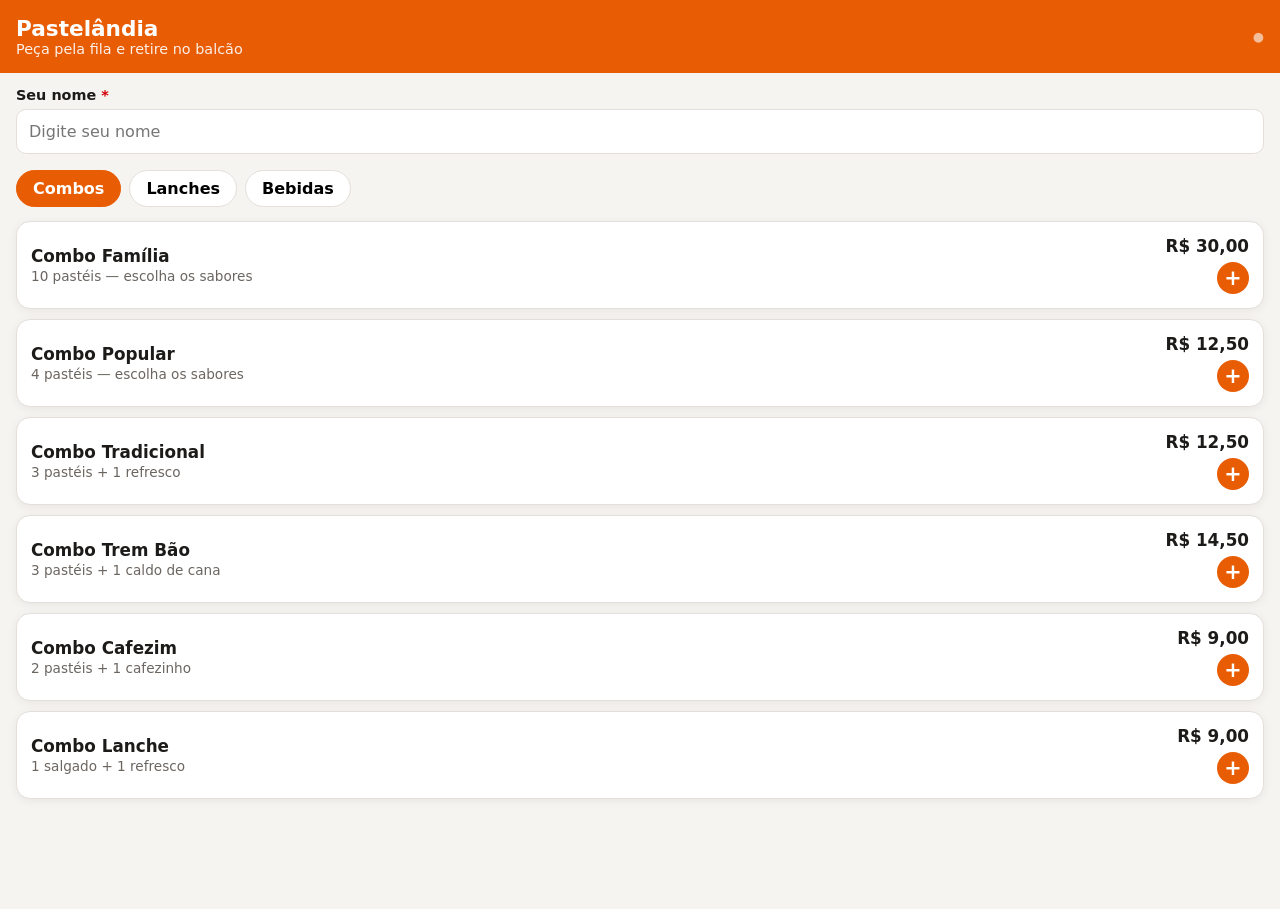
==== index.html @ d2a574a6 "Sistema de autoatendimento de fila e pedidos (v1) App do cliente (index.html), painel do caixa (caix" ====
<!DOCTYPE html>
<html lang="pt-BR">
<head>
  <meta charset="UTF-8" />
  <meta name="viewport" content="width=device-width, initial-scale=1, viewport-fit=cover" />
  <meta name="theme-color" content="#e85d04" />
  <meta name="description" content="Faça seu pedido pela fila e retire no balcão." />
  <title>Pedido na Fila</title>
  <link rel="manifest" href="manifest.json" />
  <link rel="icon" href="icon.svg" type="image/svg+xml" />
  <link rel="stylesheet" href="style.css" />
</head>
<body class="cliente">
  <!-- ===================== TELA DE PEDIDO ===================== -->
  <div id="tela-pedido">
    <header class="topo">
      <div class="marca">
        <h1 data-nome-loja>Loja</h1>
        <p id="slogan"></p>
      </div>
      <span id="status-cardapio" class="status" title="Cardápio em tempo real">●</span>
    </header>

    <!-- Identificação -->
    <section class="identificacao">
      <label for="nome-cliente">Seu nome <span class="obrig">*</span></label>
      <input id="nome-cliente" type="text" maxlength="40" autocomplete="given-name" placeholder="Digite seu nome" />
    </section>

    <!-- Abas de categorias (fixas no topo ao rolar) -->
    <nav id="abas" class="abas" aria-label="Categorias"></nav>

    <!-- Lista de produtos da categoria -->
    <main id="lista-itens" class="lista-itens"></main>

    <!-- Barra do carrinho -->
    <button id="barra-carrinho" class="barra-carrinho" hidden>
      <span id="carrinho-qtd">0 itens</span>
      <strong>Ver pedido</strong>
      <span id="carrinho-total">R$ 0,00</span>
    </button>
  </div>

  <!-- ===================== MONTADOR DE ITEM / COMBO ===================== -->
  <div id="modal-item" class="modal" hidden>
    <div class="folha">
      <header class="folha-topo">
        <div>
          <h2 id="mi-nome"></h2>
          <p id="mi-desc" class="sub"></p>
        </div>
        <button class="fechar" data-fechar aria-label="Fechar">✕</button>
      </header>
      <div id="mi-corpo" class="folha-corpo"></div>
      <footer class="folha-rodape">
        <button id="mi-adicionar" class="btn primario grande" disabled>Adicionar</button>
      </footer>
    </div>
  </div>

  <!-- ===================== CARRINHO / FINALIZAÇÃO ===================== -->
  <div id="modal-carrinho" class="modal" hidden>
    <div class="folha">
      <header class="folha-topo">
        <h2>Seu pedido</h2>
        <button class="fechar" data-fechar aria-label="Fechar">✕</button>
      </header>
      <div class="folha-corpo">
        <ul id="carrinho-lista" class="carrinho-lista"></ul>

        <h3>Como vai pagar no balcão?</h3>
        <div class="pagamentos" role="radiogroup">
          <label><input type="radio" name="pagamento" value="pix" /> <span>Pix</span></label>
          <label><input type="radio" name="pagamento" value="cartao" /> <span>Cartão</span></label>
          <label><input type="radio" name="pagamento" value="dinheiro" /> <span>Dinheiro</span></label>
        </div>
        <div id="campo-troco" hidden>
          <label for="troco">Troco para quanto? (opcional)</label>
          <input id="troco" type="number" inputmode="decimal" min="0" step="0.01" placeholder="Ex: 50" />
        </div>
        <p id="erro-envio" class="erro" hidden></p>
      </div>
      <footer class="folha-rodape">
        <div class="total-linha">Total <strong id="cf-total">R$ 0,00</strong></div>
        <button id="btn-enviar" class="btn primario grande">Enviar Pedido</button>
      </footer>
    </div>
  </div>

  <!-- ===================== COMANDA DIGITAL ===================== -->
  <div id="tela-comanda" hidden>
    <div class="comanda">
      <p class="comanda-loja" data-nome-loja></p>
      <p class="comanda-rotulo">PEDIDO</p>
      <p id="cd-numero" class="comanda-numero"></p>
      <p id="cd-nome" class="comanda-nome"></p>
      <p id="cd-status" class="comanda-status"></p>
      <dl class="comanda-info">
        <dt>Pagamento</dt><dd id="cd-pagamento"></dd>
        <dt>Horário</dt><dd id="cd-hora"></dd>
      </dl>
      <ul id="cd-itens" class="itens-pedido"></ul>
      <p class="comanda-total">Total: <strong id="cd-total"></strong></p>
      <p class="dica">Mostre esta tela no balcão para pagar e retirar.</p>
      <button id="btn-reenviar" class="btn secundario" hidden>Tentar reenviar</button>
      <button id="btn-novo" class="btn primario">Fazer novo pedido</button>
    </div>
  </div>

  <div id="aviso" class="aviso" hidden></div>

  <script src="config.js"></script>
  <script src="cardapio-seed.js"></script>
  <script src="comum.js"></script>
  <script src="cliente.js"></script>
</body>
</html>
---- style.css ----
/* ============================================================
   style.css — Estilos compartilhados (cliente mobile-first + caixa tablet)
   As cores da marca vêm do config.js (variáveis --cor e --cor-promo).
   ============================================================ */

:root {
  --cor: #e85d04;
  --cor-promo: #d00000;
  --fundo: #f6f4f1;
  --card: #ffffff;
  --texto: #1d1b19;
  --sub: #6b6560;
  --borda: #e4dfd9;
  --ok: #2b9348;
  --raio: 14px;
  --sombra: 0 2px 10px rgba(0, 0, 0, 0.06);
  font-family: system-ui, -apple-system, 'Segoe UI', Roboto, sans-serif;
  color: var(--texto);
  background: var(--fundo);
  -webkit-tap-highlight-color: transparent;
}

* { box-sizing: border-box; }
body { margin: 0; min-height: 100vh; }
body.travado { overflow: hidden; }
h1, h2, h3, h4, p { margin: 0; }
button { font: inherit; cursor: pointer; }
input, select { font: inherit; }
[hidden] { display: none !important; }

/* ---------- Botões ---------- */
.btn {
  border: 0;
  border-radius: 10px;
  padding: 10px 16px;
  font-weight: 600;
  background: #ece7e1;
  color: var(--texto);
  display: inline-flex;
  align-items: center;
  justify-content: center;
  gap: 6px;
}
.btn.primario { background: var(--cor); color: #fff; }
.btn.secundario { background: #fff; border: 1px solid var(--borda); }
.btn.perigo { background: #fff; color: #b00020; border: 1px solid #f0c2c8; }
.btn.grande { width: 100%; padding: 16px; font-size: 1.1rem; }
.btn.mini { padding: 6px 10px; font-size: 0.85rem; }
.btn:disabled { opacity: 0.45; cursor: not-allowed; }

input[type='text'], input[type='number'], input[type='password'], input:not([type]), select {
  width: 100%;
  padding: 12px;
  border: 1px solid var(--borda);
  border-radius: 10px;
  background: #fff;
  font-size: 1rem;
}
input:focus, select:focus { outline: 2px solid var(--cor); outline-offset: 0; }
input.invalido { border-color: #b00020; background: #fff5f6; }

/* ---------- Topo ---------- */
.topo {
  background: var(--cor);
  color: #fff;
  padding: 16px;
  padding-top: max(16px, env(safe-area-inset-top));
  display: flex;
  align-items: center;
  gap: 12px;
}
.topo h1 { font-size: 1.35rem; }
.topo p { opacity: 0.9; font-size: 0.9rem; }
.marca { flex: 1; }
.status { font-size: 0.8rem; opacity: 0.6; white-space: nowrap; }
.status.online { opacity: 1; color: #b9ffb0; }

/* ---------- Cliente: identificação ---------- */
.identificacao { padding: 14px 16px 6px; }
.identificacao label { font-weight: 600; font-size: 0.9rem; display: block; margin-bottom: 6px; }
.obrig { color: var(--cor-promo); }

/* ---------- Abas ---------- */
.abas {
  position: sticky;
  top: 0;
  z-index: 5;
  display: flex;
  gap: 8px;
  overflow-x: auto;
  padding: 10px 16px;
  background: var(--fundo);
  scrollbar-width: none;
}
.abas::-webkit-scrollbar { display: none; }
.aba {
  border: 1px solid var(--borda);
  background: #fff;
  border-radius: 999px;
  padding: 8px 16px;
  white-space: nowrap;
  font-weight: 600;
}
.aba.ativa { background: var(--cor); border-color: var(--cor); color: #fff; }

/* ---------- Lista de itens ---------- */
.lista-itens { padding: 4px 16px 110px; display: grid; gap: 10px; }
.card-item {
  display: flex;
  align-items: center;
  gap: 12px;
  text-align: left;
  width: 100%;
  background: var(--card);
  border: 1px solid var(--borda);
  border-radius: var(--raio);
  padding: 14px;
  box-shadow: var(--sombra);
  color: inherit;
}
.card-item.promo { border: 2px solid var(--cor-promo); background: #fff8f6; }
.card-item.indisponivel { opacity: 0.55; filter: grayscale(0.8); }
.card-info { flex: 1; min-width: 0; }
.card-info h3 { font-size: 1.05rem; }
.sub { color: var(--sub); font-size: 0.85rem; margin-top: 2px; }
.card-preco { display: flex; flex-direction: column; align-items: flex-end; gap: 6px; }
.card-preco strong { font-size: 1.05rem; }
.mais {
  width: 32px; height: 32px; border-radius: 50%;
  background: var(--cor); color: #fff; display: grid; place-items: center; font-size: 1.3rem; font-weight: 700;
}
.tag-off { font-size: 0.75rem; font-weight: 700; color: #b00020; text-transform: uppercase; }
.selo {
  display: inline-block; background: var(--cor-promo); color: #fff; font-size: 0.68rem; font-weight: 800;
  padding: 2px 8px; border-radius: 999px; letter-spacing: 0.04em; margin-bottom: 4px;
}
.selo.neutro { background: #555; }
.vazio { color: var(--sub); text-align: center; padding: 24px; }

/* ---------- Barra do carrinho ---------- */
.barra-carrinho {
  position: fixed;
  left: 12px; right: 12px;
  bottom: max(12px, env(safe-area-inset-bottom));
  z-index: 10;
  display: flex; align-items: center; justify-content: space-between;
  border: 0; border-radius: 14px; padding: 16px 18px;
  background: var(--cor); color: #fff; font-size: 1rem;
  box-shadow: 0 6px 20px rgba(0, 0, 0, 0.25);
}

/* ---------- Modais (folha inferior) ---------- */
.modal {
  position: fixed; inset: 0; z-index: 20;
  background: rgba(0, 0, 0, 0.45);
  display: flex; align-items: flex-end; justify-content: center;
}
.folha {
  background: #fff;
  width: 100%; max-width: 560px; max-height: 92vh;
  border-radius: 20px 20px 0 0;
  display: flex; flex-direction: column;
  animation: subir 0.18s ease-out;
}
@keyframes subir { from { transform: translateY(40px); opacity: 0; } }
.folha-topo { display: flex; align-items: flex-start; gap: 12px; padding: 18px 18px 8px; }
.folha-topo > div, .folha-topo h2 { flex: 1; }
.fechar { border: 0; background: #f0ece7; width: 36px; height: 36px; border-radius: 50%; font-size: 1rem; }
.folha-corpo { overflow-y: auto; padding: 8px 18px 16px; }
.folha-corpo h3 { font-size: 1rem; margin: 16px 0 8px; }
.folha-rodape { padding: 12px 18px max(16px, env(safe-area-inset-bottom)); border-top: 1px solid var(--borda); }
.total-linha { display: flex; justify-content: space-between; margin-bottom: 10px; font-size: 1.1rem; }

/* Montador */
.grupo { margin-bottom: 18px; }
.grupo h3 { display: flex; justify-content: space-between; align-items: center; }
.contador { font-size: 0.85rem; background: #f0ece7; padding: 3px 10px; border-radius: 999px; }
.contador.ok { background: var(--ok); color: #fff; }
.stepper-linha {
  display: flex; justify-content: space-between; align-items: center;
  padding: 10px 0; border-bottom: 1px solid #f0ece7;
}
.stepper { display: flex; align-items: center; gap: 10px; }
.stepper button {
  width: 40px; height: 40px; border-radius: 50%; border: 2px solid var(--cor);
  background: #fff; color: var(--cor); font-size: 1.3rem; font-weight: 700;
}
.stepper button[data-passo='1'] { background: var(--cor); color: #fff; }
.stepper button:disabled { opacity: 0.3; }
.stepper output { min-width: 24px; text-align: center; font-weight: 700; font-size: 1.1rem; }
.fixo { color: var(--ok); font-weight: 600; }

/* Carrinho */
.carrinho-lista { list-style: none; margin: 0; padding: 0; }
.carrinho-lista li { display: flex; justify-content: space-between; gap: 10px; padding: 10px 0; border-bottom: 1px solid #f0ece7; }
.carrinho-lista small { display: block; color: var(--sub); }
.carrinho-lista .dir { display: flex; align-items: center; gap: 8px; white-space: nowrap; }
.remover { border: 0; background: none; font-size: 1.1rem; }
.pagamentos { display: grid; grid-template-columns: repeat(3, 1fr); gap: 8px; margin-bottom: 12px; }
.pagamentos label { position: relative; }
.pagamentos input { position: absolute; opacity: 0; }
.pagamentos span {
  display: block; text-align: center; padding: 14px 6px; border: 2px solid var(--borda);
  border-radius: 12px; font-weight: 600; background: #fff;
}
.pagamentos input:checked + span { border-color: var(--cor); background: var(--cor); color: #fff; }
#campo-troco label { display: block; font-size: 0.9rem; margin-bottom: 6px; }
.erro { color: #b00020; font-weight: 600; margin-top: 10px; }

/* ---------- Comanda digital ---------- */
#tela-comanda { padding: 16px; min-height: 100vh; background: var(--cor); }
.comanda {
  background: #fff; border-radius: 20px; padding: 24px 20px; max-width: 520px; margin: 0 auto;
  text-align: center; box-shadow: 0 10px 30px rgba(0, 0, 0, 0.2);
}
.comanda-loja { font-weight: 700; color: var(--cor); }
.comanda-rotulo { margin-top: 12px; letter-spacing: 0.3em; font-size: 0.85rem; color: var(--sub); }
.comanda-numero { font-size: 3.6rem; font-weight: 900; line-height: 1.05; }
.comanda-nome { font-size: 1.6rem; font-weight: 700; margin-top: 4px; }
.comanda-status { margin: 12px 0; padding: 8px; border-radius: 10px; background: #f0ece7; font-weight: 600; }
.comanda-status.enviado { background: #e3f6e8; color: var(--ok); }
.comanda-status.falhou { background: #fff1e0; color: #a14a00; }
.comanda-info { display: grid; grid-template-columns: auto 1fr; gap: 4px 12px; text-align: left; margin: 12px 0; }
.comanda-info dt { color: var(--sub); }
.comanda-info dd { margin: 0; font-weight: 600; }
.comanda-total { font-size: 1.3rem; margin: 14px 0; }
.dica { color: var(--sub); font-size: 0.9rem; margin-bottom: 14px; }
.comanda .btn { width: 100%; margin-top: 8px; }

/* Lista de itens com código PDV (comanda + caixa) */
.itens-pedido { list-style: none; padding: 0; margin: 0; text-align: left; }
.itens-pedido li { padding: 6px 0; border-bottom: 1px dashed var(--borda); line-height: 1.4; }
.itens-pedido ul { list-style: none; padding-left: 14px; margin: 4px 0 0; }
.itens-pedido ul li { border: 0; padding: 2px 0; font-size: 0.95em; }
.itens-pedido .preco { float: right; color: var(--sub); }
.cod {
  font-family: ui-monospace, 'SF Mono', Consolas, monospace;
  font-weight: 800; background: #fff3a8; padding: 1px 6px; border-radius: 6px; white-space: nowrap;
}

/* ---------- Aviso (toast) ---------- */
.aviso {
  position: fixed; left: 50%; top: 16px; transform: translateX(-50%); z-index: 50;
  background: #1d1b19; color: #fff; padding: 12px 18px; border-radius: 12px; font-weight: 600;
  box-shadow: 0 6px 20px rgba(0, 0, 0, 0.3); max-width: 90vw; text-align: center;
}

/* ============================================================
   CAIXA (tablet)
   ============================================================ */
.desbloqueio {
  position: fixed; inset: 0; z-index: 100; background: var(--cor); color: #fff;
  display: grid; place-items: center; text-align: center; padding: 24px;
}
.desbloqueio h1 { font-size: 2.2rem; }
.desbloqueio p { margin: 8px 0 24px; opacity: 0.9; }
.desbloqueio .btn { background: #fff; color: var(--cor); }

.topo-caixa { position: sticky; top: 0; z-index: 10; flex-wrap: wrap; }
.abas-caixa { display: flex; gap: 8px; }
.abas-caixa .aba { background: rgba(255, 255, 255, 0.15); border-color: transparent; color: #fff; }
.abas-caixa .aba.ativa { background: #fff; color: var(--cor); }
.badge { background: var(--cor-promo); color: #fff; border-radius: 999px; padding: 1px 8px; font-size: 0.8rem; margin-left: 4px; }

.painel { padding: 16px; max-width: 1400px; margin: 0 auto; }
.painel h2 { margin: 18px 0 10px; font-size: 1.15rem; }
.barra-acoes { display: flex; flex-wrap: wrap; gap: 8px; align-items: center; }
.barra-acoes.fixa {
  position: sticky; top: 72px; z-index: 5; background: var(--fundo); padding: 10px 0;
  border-bottom: 1px solid var(--borda);
}
.espaco { flex: 1; }
.pendente { color: #a14a00; font-weight: 700; }

.grade-pedidos { display: grid; gap: 14px; grid-template-columns: repeat(auto-fill, minmax(320px, 1fr)); }
.cartao-pedido {
  background: #fff; border-radius: var(--raio); padding: 16px; box-shadow: var(--sombra);
  border: 1px solid var(--borda); display: flex; flex-direction: column; gap: 6px;
}
.cartao-pedido.novo { border: 3px solid var(--cor); animation: piscar 1s ease-in-out 3; }
@keyframes piscar { 50% { box-shadow: 0 0 0 6px color-mix(in srgb, var(--cor) 35%, transparent); } }
.cartao-pedido header { display: flex; justify-content: space-between; align-items: baseline; }
.cartao-pedido .num { font-size: 1.8rem; font-weight: 900; }
.cartao-pedido .hora { color: var(--sub); }
.cliente-nome { font-size: 1.3rem; font-weight: 700; }
.pagto { font-weight: 600; }
.cartao-pedido .itens-pedido { font-size: 1.05rem; flex: 1; }
.cartao-pedido .total { text-align: right; font-size: 1.1rem; }
.historico .cartao-pedido { opacity: 0.65; }

/* PIN */
.bloqueio-pin { max-width: 320px; margin: 40px auto; text-align: center; display: grid; gap: 12px; }
.bloqueio-pin input { text-align: center; font-size: 1.6rem; letter-spacing: 0.4em; }

/* Editor de categorias */
.lista-categorias { display: grid; gap: 8px; margin-bottom: 10px; }
.linha-cat { display: flex; gap: 6px; align-items: center; }
.linha-cat input { flex: 1; }

/* Editor de itens */
.ed-categoria { margin-bottom: 24px; }
.ed-categoria h3 { margin: 10px 0; }
.ed-categoria > .btn { margin-top: 6px; }
.ed-item { background: #fff; border: 1px solid var(--borda); border-radius: 12px; margin-bottom: 8px; }
.ed-item.pausado { background: #f3f1ef; }
.ed-item.pausado .ed-nome { text-decoration: line-through; color: var(--sub); }
.ed-item.promo { border-left: 5px solid var(--cor-promo); }
.ed-item summary { display: flex; align-items: center; gap: 10px; padding: 12px; cursor: pointer; list-style: none; }
.ed-item summary::-webkit-details-marker { display: none; }
.ed-nome { flex: 1; font-weight: 600; }
.ed-cod { font-family: ui-monospace, monospace; color: var(--sub); font-size: 0.85rem; }
.ed-preco { font-weight: 700; min-width: 80px; text-align: right; }
.ed-corpo { padding: 0 12px 14px; border-top: 1px solid #f0ece7; }
.ed-corpo h4 { margin: 14px 0 8px; }
.ed-corpo h4 small { color: var(--sub); font-weight: 400; }
.grade-campos { display: grid; gap: 10px; grid-template-columns: repeat(auto-fill, minmax(180px, 1fr)); margin-top: 12px; }
.grade-campos label { font-size: 0.8rem; color: var(--sub); display: grid; gap: 4px; }
.grade-campos label.check { display: flex; align-items: center; gap: 8px; color: var(--texto); font-size: 0.95rem; }
.grade-campos label.largo { grid-column: 1 / -1; }
.grade-campos input, .linha-sub input, .linha-sub select { padding: 9px; }
.linha-sub { display: flex; gap: 6px; align-items: center; margin-bottom: 6px; }
.linha-sub input:not(.cod-input):not(.qtd-input), .linha-sub select { flex: 1; }
.cod-input { font-family: ui-monospace, monospace; }
.linha-sub .cod-input { width: 120px; flex: none; }
.qtd-input { width: 80px !important; flex: none; }
.ed-acoes { display: flex; gap: 8px; justify-content: flex-end; margin-top: 12px; }

/* Interruptor liga/desliga */
.toggle { position: relative; display: inline-flex; align-items: center; gap: 6px; cursor: pointer; flex: none; }
.toggle input { position: absolute; opacity: 0; width: 0; height: 0; }
.toggle span { width: 46px; height: 26px; background: #c9c2bb; border-radius: 999px; position: relative; transition: background 0.15s; }
.toggle span::after {
  content: ''; position: absolute; top: 3px; left: 3px; width: 20px; height: 20px; border-radius: 50%;
  background: #fff; transition: transform 0.15s; box-shadow: 0 1px 3px rgba(0, 0, 0, 0.3);
}
.toggle input:checked + span { background: var(--ok); }
.toggle input:checked + span::after { transform: translateX(20px); }

@media (max-width: 640px) {
  .barra-acoes.fixa { position: static; }
  .linha-sub { flex-wrap: wrap; }
}
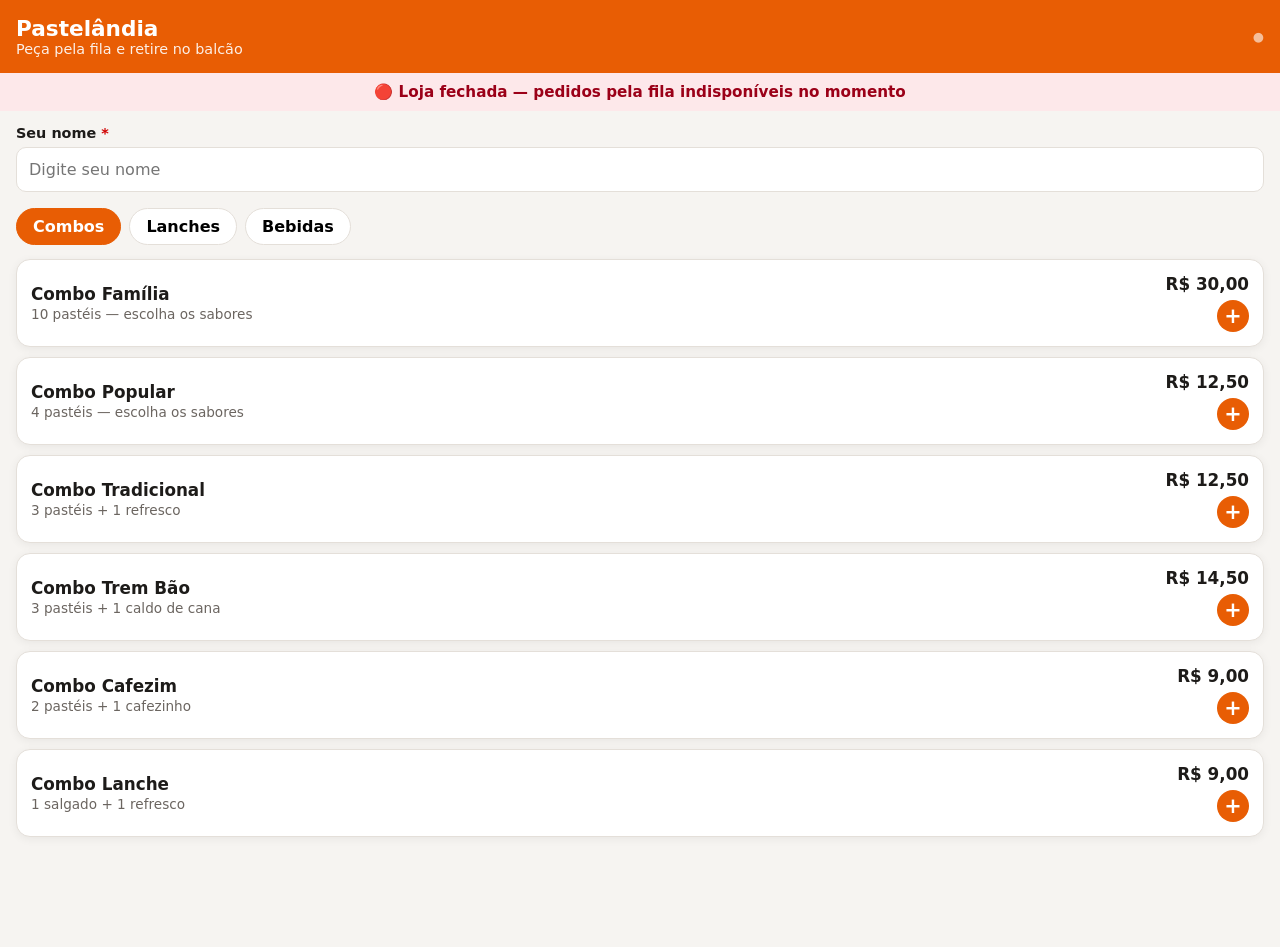
==== commit 53a58ad9: "PIN só como hash no tablet, loja aberta/fechada e sabores em todos os refrigerantes - Remove o PIN d" ====
--- a/index.html
+++ b/index.html
@@ -20,6 +20,9 @@
       </div>
       <span id="status-cardapio" class="status" title="Cardápio em tempo real">●</span>
     </header>
+
+    <!-- Faixa de status da loja -->
+    <div id="faixa-loja" class="faixa-loja verificando">Verificando se a loja está aberta…</div>
 
     <!-- Identificação -->
     <section class="identificacao">
--- a/style.css
+++ b/style.css
@@ -340,3 +340,13 @@
   .barra-acoes.fixa { position: static; }
   .linha-sub { flex-wrap: wrap; }
 }
+
+/* ---------- Status da loja ---------- */
+.faixa-loja { padding: 10px 16px; font-weight: 700; text-align: center; font-size: 0.95rem; }
+.faixa-loja.aberta { background: #e3f6e8; color: #1e6e35; }
+.faixa-loja.fechada { background: #fde8ea; color: #9b0018; }
+.faixa-loja.verificando { background: #f0ece7; color: var(--sub); }
+.btn-loja { border: 0; border-radius: 999px; padding: 10px 16px; font-weight: 800; color: #fff; }
+.btn-loja.aberta { background: #2b9348; }
+.btn-loja.fechada { background: #9b0018; }
+.btn-loja:disabled { opacity: 0.6; }
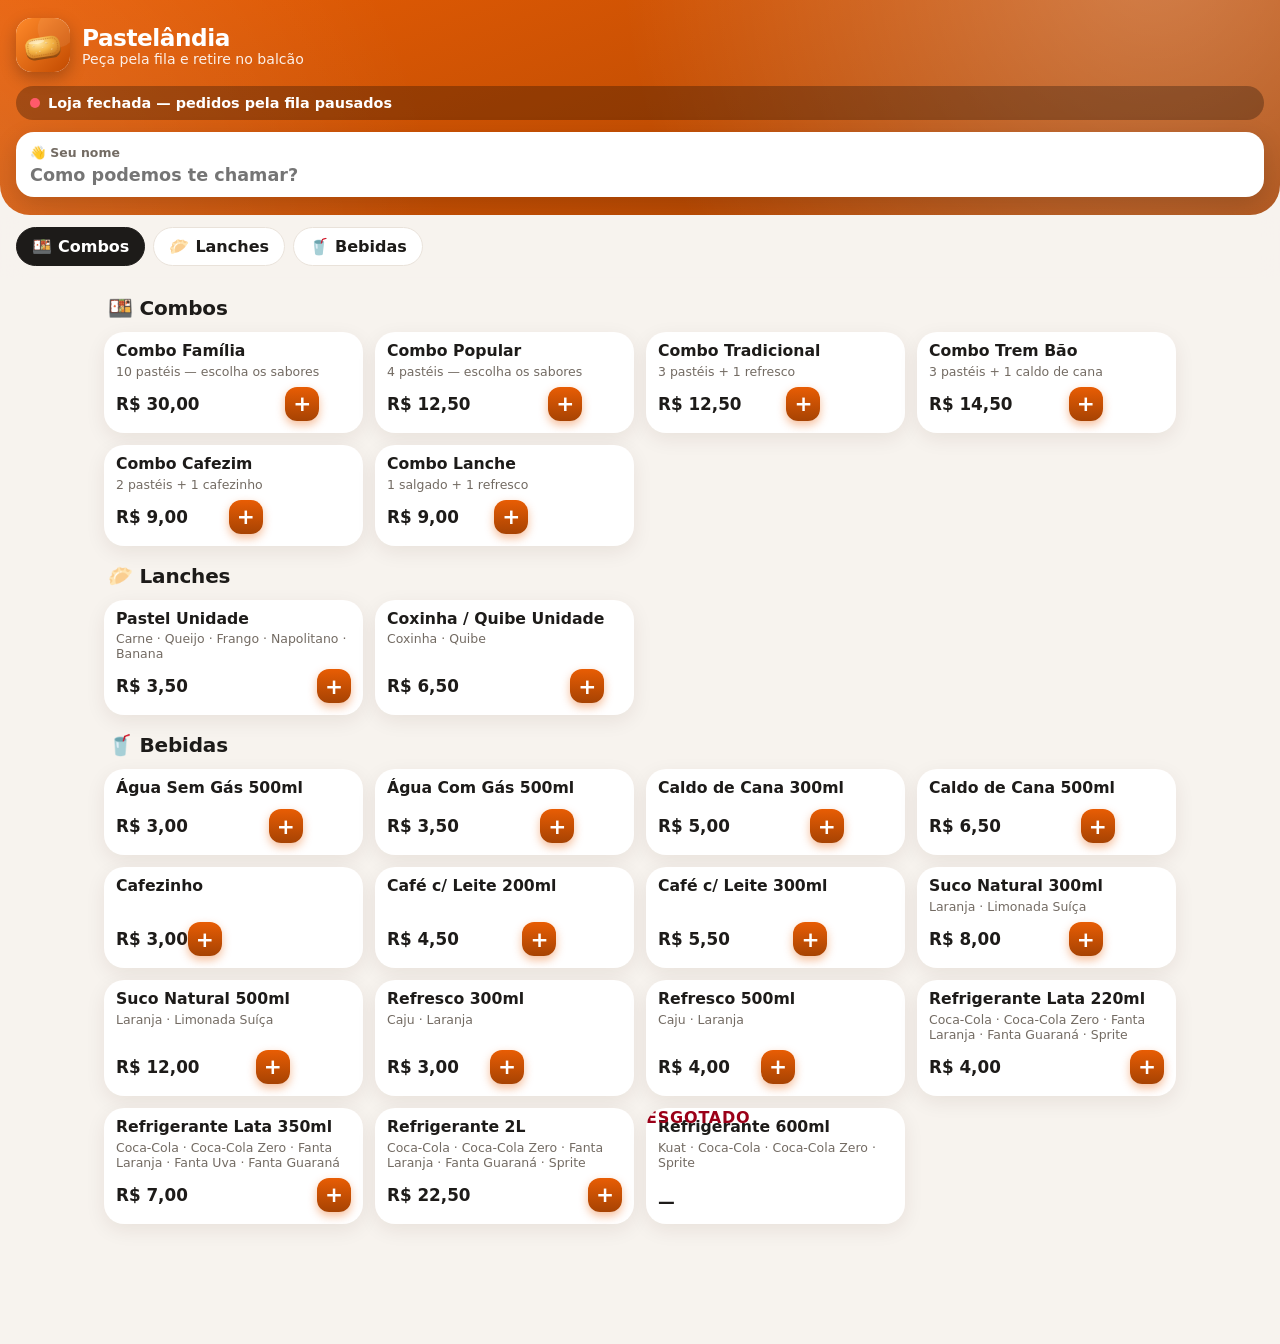
==== commit 96f17ff1: "Vitrine 3D, PWA do caixa com tela sempre ligada e atualização automática - Produtos ilustrados em SV" ====
--- a/index.html
+++ b/index.html
@@ -5,56 +5,65 @@
   <meta name="viewport" content="width=device-width, initial-scale=1, viewport-fit=cover" />
   <meta name="theme-color" content="#e85d04" />
   <meta name="description" content="Faça seu pedido pela fila e retire no balcão." />
+  <!-- PWA (Android/Chrome usa o manifest; iPhone usa as metas apple-*) -->
+  <link rel="manifest" href="manifest.json" />
+  <meta name="mobile-web-app-capable" content="yes" />
+  <meta name="apple-mobile-web-app-capable" content="yes" />
+  <meta name="apple-mobile-web-app-status-bar-style" content="black-translucent" />
+  <meta name="apple-mobile-web-app-title" content="Pedido" />
+  <link rel="apple-touch-icon" href="icons/apple-touch-icon.png" />
+  <link rel="icon" href="icon.svg" type="image/svg+xml" />
   <title>Pedido na Fila</title>
-  <link rel="manifest" href="manifest.json" />
-  <link rel="icon" href="icon.svg" type="image/svg+xml" />
   <link rel="stylesheet" href="style.css" />
 </head>
 <body class="cliente">
   <!-- ===================== TELA DE PEDIDO ===================== -->
   <div id="tela-pedido">
-    <header class="topo">
-      <div class="marca">
-        <h1 data-nome-loja>Loja</h1>
-        <p id="slogan"></p>
+    <header class="hero">
+      <div class="hero-linha">
+        <img class="hero-logo" src="icon.svg" alt="" />
+        <div class="marca">
+          <h1 data-nome-loja>Loja</h1>
+          <p id="slogan"></p>
+        </div>
+        <button id="btn-instalar" class="pilula-instalar" hidden>📲 Instalar</button>
       </div>
-      <span id="status-cardapio" class="status" title="Cardápio em tempo real">●</span>
+      <div id="faixa-loja" class="faixa-loja verificando">Verificando se a loja está aberta…</div>
+      <label class="campo-nome">
+        <span>👋 Seu nome</span>
+        <input id="nome-cliente" type="text" maxlength="40" autocomplete="given-name" placeholder="Como podemos te chamar?" />
+      </label>
     </header>
 
-    <!-- Faixa de status da loja -->
-    <div id="faixa-loja" class="faixa-loja verificando">Verificando se a loja está aberta…</div>
-
-    <!-- Identificação -->
-    <section class="identificacao">
-      <label for="nome-cliente">Seu nome <span class="obrig">*</span></label>
-      <input id="nome-cliente" type="text" maxlength="40" autocomplete="given-name" placeholder="Digite seu nome" />
-    </section>
-
-    <!-- Abas de categorias (fixas no topo ao rolar) -->
+    <!-- Abas de categorias (grudam no topo ao rolar) -->
     <nav id="abas" class="abas" aria-label="Categorias"></nav>
 
-    <!-- Lista de produtos da categoria -->
-    <main id="lista-itens" class="lista-itens"></main>
+    <!-- Vitrine de produtos -->
+    <main id="lista-itens" class="vitrine"></main>
 
     <!-- Barra do carrinho -->
     <button id="barra-carrinho" class="barra-carrinho" hidden>
-      <span id="carrinho-qtd">0 itens</span>
-      <strong>Ver pedido</strong>
+      <span class="sacola">🛍️<b id="carrinho-qtd">0</b></span>
+      <strong>Ver meu pedido</strong>
       <span id="carrinho-total">R$ 0,00</span>
     </button>
   </div>
 
   <!-- ===================== MONTADOR DE ITEM / COMBO ===================== -->
   <div id="modal-item" class="modal" hidden>
-    <div class="folha">
-      <header class="folha-topo">
-        <div>
-          <h2 id="mi-nome"></h2>
-          <p id="mi-desc" class="sub"></p>
-        </div>
-        <button class="fechar" data-fechar aria-label="Fechar">✕</button>
-      </header>
-      <div id="mi-corpo" class="folha-corpo"></div>
+    <div class="folha folha-produto">
+      <button class="fechar flutuante" data-fechar aria-label="Fechar">✕</button>
+      <!-- Palco 3D: arraste o dedo para girar o produto -->
+      <div id="mi-palco" class="palco-grande">
+        <div class="giro"><div id="mi-objeto" class="objeto"></div></div>
+        <div class="sombra"></div>
+        <span class="dica-giro">↔ arraste para girar</span>
+      </div>
+      <div class="folha-corpo">
+        <h2 id="mi-nome"></h2>
+        <p id="mi-desc" class="sub"></p>
+        <div id="mi-corpo"></div>
+      </div>
       <footer class="folha-rodape">
         <button id="mi-adicionar" class="btn primario grande" disabled>Adicionar</button>
       </footer>
@@ -65,7 +74,7 @@
   <div id="modal-carrinho" class="modal" hidden>
     <div class="folha">
       <header class="folha-topo">
-        <h2>Seu pedido</h2>
+        <h2>🛍️ Seu pedido</h2>
         <button class="fechar" data-fechar aria-label="Fechar">✕</button>
       </header>
       <div class="folha-corpo">
@@ -73,9 +82,9 @@
 
         <h3>Como vai pagar no balcão?</h3>
         <div class="pagamentos" role="radiogroup">
-          <label><input type="radio" name="pagamento" value="pix" /> <span>Pix</span></label>
-          <label><input type="radio" name="pagamento" value="cartao" /> <span>Cartão</span></label>
-          <label><input type="radio" name="pagamento" value="dinheiro" /> <span>Dinheiro</span></label>
+          <label><input type="radio" name="pagamento" value="pix" /> <span><i>💠</i>Pix</span></label>
+          <label><input type="radio" name="pagamento" value="cartao" /> <span><i>💳</i>Cartão</span></label>
+          <label><input type="radio" name="pagamento" value="dinheiro" /> <span><i>💵</i>Dinheiro</span></label>
         </div>
         <div id="campo-troco" hidden>
           <label for="troco">Troco para quanto? (opcional)</label>
@@ -112,9 +121,11 @@
 
   <div id="aviso" class="aviso" hidden></div>
 
+  <script src="versao.js"></script>
   <script src="config.js"></script>
   <script src="cardapio-seed.js"></script>
   <script src="comum.js"></script>
+  <script src="ilustracoes.js"></script>
   <script src="cliente.js"></script>
 </body>
 </html>
--- a/style.css
+++ b/style.css
@@ -1,19 +1,23 @@
 /* ============================================================
-   style.css — Estilos compartilhados (cliente mobile-first + caixa tablet)
+   style.css — Estilos compartilhados
+   - Cliente: mobile-first, vitrine com produtos 3D flutuando
+   - Caixa: tablet, app de tela cheia
    As cores da marca vêm do config.js (variáveis --cor e --cor-promo).
    ============================================================ */
 
 :root {
   --cor: #e85d04;
+  --cor-escura: color-mix(in srgb, var(--cor) 72%, #000);
+  --cor-clara: color-mix(in srgb, var(--cor) 12%, #fff);
   --cor-promo: #d00000;
-  --fundo: #f6f4f1;
+  --fundo: #f7f3ee;
   --card: #ffffff;
   --texto: #1d1b19;
-  --sub: #6b6560;
-  --borda: #e4dfd9;
+  --sub: #736b63;
+  --borda: #e9e2da;
   --ok: #2b9348;
-  --raio: 14px;
-  --sombra: 0 2px 10px rgba(0, 0, 0, 0.06);
+  --raio: 20px;
+  --sombra: 0 6px 20px rgba(60, 30, 0, 0.08);
   font-family: system-ui, -apple-system, 'Segoe UI', Roboto, sans-serif;
   color: var(--texto);
   background: var(--fundo);
@@ -21,218 +25,325 @@
 }
 
 * { box-sizing: border-box; }
-body { margin: 0; min-height: 100vh; }
+body { margin: 0; min-height: 100vh; min-height: 100dvh; }
 body.travado { overflow: hidden; }
 h1, h2, h3, h4, p { margin: 0; }
-button { font: inherit; cursor: pointer; }
+button { font: inherit; cursor: pointer; color: inherit; }
 input, select { font: inherit; }
 [hidden] { display: none !important; }
 
 /* ---------- Botões ---------- */
 .btn {
   border: 0;
-  border-radius: 10px;
-  padding: 10px 16px;
-  font-weight: 600;
-  background: #ece7e1;
+  border-radius: 14px;
+  padding: 11px 16px;
+  font-weight: 700;
+  background: #ece6df;
   color: var(--texto);
   display: inline-flex;
   align-items: center;
   justify-content: center;
   gap: 6px;
-}
-.btn.primario { background: var(--cor); color: #fff; }
+  transition: transform 0.1s, filter 0.15s;
+}
+.btn:active:not(:disabled) { transform: scale(0.97); }
+.btn.primario { background: linear-gradient(180deg, var(--cor), var(--cor-escura)); color: #fff; box-shadow: 0 6px 16px color-mix(in srgb, var(--cor) 35%, transparent); }
 .btn.secundario { background: #fff; border: 1px solid var(--borda); }
 .btn.perigo { background: #fff; color: #b00020; border: 1px solid #f0c2c8; }
-.btn.grande { width: 100%; padding: 16px; font-size: 1.1rem; }
-.btn.mini { padding: 6px 10px; font-size: 0.85rem; }
-.btn:disabled { opacity: 0.45; cursor: not-allowed; }
-
-input[type='text'], input[type='number'], input[type='password'], input:not([type]), select {
+.btn.grande { width: 100%; padding: 17px; font-size: 1.08rem; border-radius: 16px; }
+.btn.mini { white-space: nowrap; padding: 6px 10px; font-size: 0.85rem; border-radius: 10px; }
+.btn:disabled { opacity: 0.45; cursor: not-allowed; box-shadow: none; }
+
+input[type='text'], input[type='number'], input[type='password'], input[type='url'], input:not([type]), select {
   width: 100%;
   padding: 12px;
   border: 1px solid var(--borda);
-  border-radius: 10px;
+  border-radius: 12px;
   background: #fff;
   font-size: 1rem;
+  color: var(--texto);
 }
 input:focus, select:focus { outline: 2px solid var(--cor); outline-offset: 0; }
-input.invalido { border-color: #b00020; background: #fff5f6; }
-
-/* ---------- Topo ---------- */
-.topo {
-  background: var(--cor);
+input.invalido { border-color: #b00020 !important; background: #fff5f6 !important; animation: tremer 0.3s; }
+@keyframes tremer { 25% { transform: translateX(-5px); } 75% { transform: translateX(5px); } }
+
+/* ============================================================
+   CLIENTE
+   ============================================================ */
+
+/* ---------- Hero (topo) ---------- */
+.hero {
+  position: relative;
+  overflow: hidden;
   color: #fff;
-  padding: 16px;
-  padding-top: max(16px, env(safe-area-inset-top));
-  display: flex;
-  align-items: center;
-  gap: 12px;
-}
-.topo h1 { font-size: 1.35rem; }
-.topo p { opacity: 0.9; font-size: 0.9rem; }
-.marca { flex: 1; }
-.status { font-size: 0.8rem; opacity: 0.6; white-space: nowrap; }
-.status.online { opacity: 1; color: #b9ffb0; }
-
-/* ---------- Cliente: identificação ---------- */
-.identificacao { padding: 14px 16px 6px; }
-.identificacao label { font-weight: 600; font-size: 0.9rem; display: block; margin-bottom: 6px; }
-.obrig { color: var(--cor-promo); }
-
-/* ---------- Abas ---------- */
+  padding: 18px 16px 18px;
+  padding-top: max(18px, env(safe-area-inset-top));
+  border-radius: 0 0 30px 30px;
+  background:
+    radial-gradient(circle at 90% -20%, rgba(255, 255, 255, 0.28), transparent 45%),
+    radial-gradient(circle at -10% 120%, rgba(255, 255, 255, 0.15), transparent 40%),
+    linear-gradient(160deg, var(--cor), var(--cor-escura));
+}
+.hero-linha { display: flex; align-items: center; gap: 12px; }
+.hero-logo { width: 54px; height: 54px; border-radius: 16px; box-shadow: 0 6px 16px rgba(0, 0, 0, 0.25); background: #fff; }
+.hero h1 { font-size: 1.45rem; letter-spacing: -0.02em; }
+.hero .marca p { opacity: 0.9; font-size: 0.88rem; }
+.marca { flex: 1; min-width: 0; }
+.pilula-instalar {
+  border: 1px solid rgba(255, 255, 255, 0.5); background: rgba(255, 255, 255, 0.18); color: #fff;
+  border-radius: 999px; padding: 8px 12px; font-weight: 700; font-size: 0.85rem; white-space: nowrap;
+}
+
+.faixa-loja {
+  margin: 14px 0 12px; padding: 9px 14px; border-radius: 999px; font-weight: 700; font-size: 0.9rem;
+  display: flex; align-items: center; gap: 8px; background: rgba(255, 255, 255, 0.18);
+}
+.faixa-loja .ponto { width: 10px; height: 10px; border-radius: 50%; background: #ccc; flex: none; }
+.faixa-loja.aberta .ponto { background: #5dff8a; box-shadow: 0 0 0 0 rgba(93, 255, 138, 0.7); animation: pulso 1.6s infinite; }
+.faixa-loja.fechada { background: rgba(0, 0, 0, 0.28); }
+.faixa-loja.fechada .ponto { background: #ff5a6a; }
+.faixa-loja.verificando { opacity: 0.85; }
+@keyframes pulso { 70% { box-shadow: 0 0 0 9px rgba(93, 255, 138, 0); } 100% { box-shadow: 0 0 0 0 rgba(93, 255, 138, 0); } }
+
+.campo-nome {
+  display: block; background: #fff; color: var(--texto); border-radius: 18px; padding: 10px 14px 6px;
+  box-shadow: 0 8px 24px rgba(0, 0, 0, 0.15);
+}
+.campo-nome span { font-size: 0.78rem; font-weight: 700; color: var(--sub); }
+.campo-nome input { border: 0; padding: 4px 0 6px; font-size: 1.1rem; font-weight: 600; background: transparent; }
+.campo-nome input:focus { outline: none; }
+
+/* ---------- Abas (grudam no topo) ---------- */
 .abas {
-  position: sticky;
-  top: 0;
-  z-index: 5;
-  display: flex;
-  gap: 8px;
-  overflow-x: auto;
-  padding: 10px 16px;
-  background: var(--fundo);
+  position: sticky; top: 0; z-index: 5;
+  display: flex; gap: 8px; overflow-x: auto; padding: 12px 16px;
+  background: color-mix(in srgb, var(--fundo) 85%, transparent);
+  -webkit-backdrop-filter: blur(12px); backdrop-filter: blur(12px);
   scrollbar-width: none;
 }
 .abas::-webkit-scrollbar { display: none; }
 .aba {
-  border: 1px solid var(--borda);
-  background: #fff;
-  border-radius: 999px;
-  padding: 8px 16px;
-  white-space: nowrap;
-  font-weight: 600;
-}
-.aba.ativa { background: var(--cor); border-color: var(--cor); color: #fff; }
-
-/* ---------- Lista de itens ---------- */
-.lista-itens { padding: 4px 16px 110px; display: grid; gap: 10px; }
-.card-item {
-  display: flex;
-  align-items: center;
-  gap: 12px;
-  text-align: left;
-  width: 100%;
-  background: var(--card);
-  border: 1px solid var(--borda);
-  border-radius: var(--raio);
-  padding: 14px;
-  box-shadow: var(--sombra);
-  color: inherit;
-}
-.card-item.promo { border: 2px solid var(--cor-promo); background: #fff8f6; }
-.card-item.indisponivel { opacity: 0.55; filter: grayscale(0.8); }
-.card-info { flex: 1; min-width: 0; }
-.card-info h3 { font-size: 1.05rem; }
-.sub { color: var(--sub); font-size: 0.85rem; margin-top: 2px; }
-.card-preco { display: flex; flex-direction: column; align-items: flex-end; gap: 6px; }
-.card-preco strong { font-size: 1.05rem; }
-.mais {
-  width: 32px; height: 32px; border-radius: 50%;
-  background: var(--cor); color: #fff; display: grid; place-items: center; font-size: 1.3rem; font-weight: 700;
-}
-.tag-off { font-size: 0.75rem; font-weight: 700; color: #b00020; text-transform: uppercase; }
-.selo {
-  display: inline-block; background: var(--cor-promo); color: #fff; font-size: 0.68rem; font-weight: 800;
-  padding: 2px 8px; border-radius: 999px; letter-spacing: 0.04em; margin-bottom: 4px;
-}
-.selo.neutro { background: #555; }
+  border: 1px solid var(--borda); background: #fff; border-radius: 999px; padding: 9px 15px;
+  white-space: nowrap; font-weight: 700; display: inline-flex; gap: 6px; align-items: center;
+  transition: background 0.2s, color 0.2s, transform 0.1s;
+}
+.aba:active { transform: scale(0.95); }
+.aba.ativa { background: var(--texto); border-color: var(--texto); color: #fff; }
+
+/* ---------- Vitrine ---------- */
+.vitrine { padding: 0 14px 120px; }
+.secao { padding-top: 8px; }
+.secao h2 { font-size: 1.25rem; margin: 10px 4px 12px; letter-spacing: -0.01em; }
+.grade { display: grid; grid-template-columns: repeat(2, 1fr); gap: 12px; }
+@media (min-width: 620px) { .grade { grid-template-columns: repeat(3, 1fr); } }
+@media (min-width: 960px) { .grade { grid-template-columns: repeat(4, 1fr); } .vitrine { max-width: 1100px; margin: 0 auto; } }
+
+.produto {
+  display: flex; flex-direction: column; text-align: left; padding: 0; border: 0;
+  background: var(--card); border-radius: var(--raio); overflow: hidden; box-shadow: var(--sombra);
+  transition: transform 0.15s;
+}
+.produto:active:not(:disabled) { transform: scale(0.97); }
+.produto.promo { box-shadow: 0 0 0 2px var(--cor-promo), var(--sombra); }
+
+.palco {
+  position: relative; aspect-ratio: 1 / 0.86;
+  background: radial-gradient(circle at 50% 38%, #fff 0, var(--fundo) 72%);
+  perspective: 600px;
+}
+.palco .objeto {
+  position: absolute; inset: 7% 9% 15%;
+  animation: flutuar 3.4s ease-in-out infinite;
+  animation-delay: var(--atraso, 0s);
+  filter: drop-shadow(0 10px 10px rgba(80, 40, 0, 0.18));
+}
+.objeto svg, .objeto img { width: 100%; height: 100%; object-fit: contain; display: block; }
+.palco .sombra, .palco-grande .sombra {
+  position: absolute; left: 28%; right: 28%; bottom: 8%; height: 8%;
+  background: radial-gradient(ellipse, rgba(60, 30, 0, 0.3), transparent 70%);
+  animation: sombra 3.4s ease-in-out infinite; animation-delay: var(--atraso, 0s);
+}
+@keyframes flutuar {
+  0%, 100% { transform: translateY(0) rotateY(-10deg) rotateZ(-1deg); }
+  50% { transform: translateY(-6%) rotateY(10deg) rotateZ(1deg); }
+}
+@keyframes sombra { 50% { transform: scaleX(0.78); opacity: 0.6; } }
+
+.fita {
+  position: absolute; top: 10px; left: 10px; z-index: 2; background: var(--cor-promo); color: #fff;
+  font-size: 0.68rem; font-weight: 900; letter-spacing: 0.06em; padding: 4px 9px; border-radius: 999px;
+  box-shadow: 0 4px 10px rgba(208, 0, 0, 0.35);
+}
+.esgotado {
+  position: absolute; inset: 0; display: grid; place-items: center; z-index: 2;
+  background: rgba(255, 255, 255, 0.55); font-weight: 900; color: #9b0018; letter-spacing: 0.05em; text-transform: uppercase;
+}
+.produto.indisponivel .objeto { filter: grayscale(1) opacity(0.6); animation: none; }
+
+.info { padding: 10px 12px 12px; display: flex; flex-direction: column; flex: 1; }
+.info h3 { font-size: 0.98rem; line-height: 1.2; }
+.info .sub { color: var(--sub); font-size: 0.78rem; margin-top: 3px; display: -webkit-box; -webkit-line-clamp: 2; -webkit-box-orient: vertical; overflow: hidden; flex: 1; }
+.linha-preco { display: flex; align-items: center; justify-content: space-between; margin-top: 8px; }
+.linha-preco strong { font-size: 1.05rem; }
+.add {
+  width: 34px; height: 34px; border-radius: 12px; display: grid; place-items: center;
+  background: linear-gradient(180deg, var(--cor), var(--cor-escura)); color: #fff; font-size: 1.35rem; font-weight: 800;
+  box-shadow: 0 4px 10px color-mix(in srgb, var(--cor) 40%, transparent);
+}
+.sub { color: var(--sub); font-size: 0.85rem; }
 .vazio { color: var(--sub); text-align: center; padding: 24px; }
 
-/* ---------- Barra do carrinho ---------- */
+/* ---------- Barra da sacola ---------- */
 .barra-carrinho {
-  position: fixed;
-  left: 12px; right: 12px;
-  bottom: max(12px, env(safe-area-inset-bottom));
-  z-index: 10;
-  display: flex; align-items: center; justify-content: space-between;
-  border: 0; border-radius: 14px; padding: 16px 18px;
-  background: var(--cor); color: #fff; font-size: 1rem;
-  box-shadow: 0 6px 20px rgba(0, 0, 0, 0.25);
+  position: fixed; left: 12px; right: 12px; bottom: max(12px, env(safe-area-inset-bottom)); z-index: 10;
+  max-width: 560px; margin: 0 auto;
+  display: flex; align-items: center; justify-content: space-between; gap: 10px;
+  border: 0; border-radius: 20px; padding: 14px 18px;
+  background: var(--texto); color: #fff; font-size: 1rem;
+  box-shadow: 0 10px 30px rgba(0, 0, 0, 0.3);
+}
+.sacola { position: relative; font-size: 1.4rem; }
+.sacola b {
+  position: absolute; top: -6px; right: -10px; background: var(--cor); color: #fff; font-size: 0.72rem;
+  min-width: 20px; height: 20px; border-radius: 999px; display: grid; place-items: center; padding: 0 5px;
 }
 
 /* ---------- Modais (folha inferior) ---------- */
 .modal {
-  position: fixed; inset: 0; z-index: 20;
-  background: rgba(0, 0, 0, 0.45);
+  position: fixed; inset: 0; z-index: 20; background: rgba(20, 10, 0, 0.5);
   display: flex; align-items: flex-end; justify-content: center;
-}
+  animation: aparecer 0.2s ease-out;
+}
+@keyframes aparecer { from { opacity: 0; } }
 .folha {
-  background: #fff;
-  width: 100%; max-width: 560px; max-height: 92vh;
-  border-radius: 20px 20px 0 0;
-  display: flex; flex-direction: column;
-  animation: subir 0.18s ease-out;
-}
-@keyframes subir { from { transform: translateY(40px); opacity: 0; } }
-.folha-topo { display: flex; align-items: flex-start; gap: 12px; padding: 18px 18px 8px; }
-.folha-topo > div, .folha-topo h2 { flex: 1; }
-.fechar { border: 0; background: #f0ece7; width: 36px; height: 36px; border-radius: 50%; font-size: 1rem; }
-.folha-corpo { overflow-y: auto; padding: 8px 18px 16px; }
+  position: relative; background: #fff; width: 100%; max-width: 560px; max-height: 94vh; max-height: 94dvh;
+  border-radius: 26px 26px 0 0; display: flex; flex-direction: column; overflow: hidden;
+  animation: subir 0.28s cubic-bezier(0.2, 0.9, 0.3, 1.1);
+}
+@keyframes subir { from { transform: translateY(60px); opacity: 0; } }
+.folha-topo { display: flex; align-items: center; gap: 12px; padding: 18px 18px 8px; }
+.folha-topo h2 { flex: 1; }
+.fechar { border: 0; background: #f0ebe5; width: 38px; height: 38px; border-radius: 50%; font-size: 1rem; flex: none; }
+.fechar.flutuante { position: absolute; top: 12px; right: 12px; z-index: 3; background: rgba(255, 255, 255, 0.85); box-shadow: 0 2px 8px rgba(0, 0, 0, 0.15); }
+.folha-corpo { overflow-y: auto; padding: 8px 18px 16px; flex: 1; }
 .folha-corpo h3 { font-size: 1rem; margin: 16px 0 8px; }
-.folha-rodape { padding: 12px 18px max(16px, env(safe-area-inset-bottom)); border-top: 1px solid var(--borda); }
+.folha-rodape { padding: 12px 18px max(16px, env(safe-area-inset-bottom)); border-top: 1px solid var(--borda); background: #fff; }
 .total-linha { display: flex; justify-content: space-between; margin-bottom: 10px; font-size: 1.1rem; }
 
-/* Montador */
-.grupo { margin-bottom: 18px; }
-.grupo h3 { display: flex; justify-content: space-between; align-items: center; }
-.contador { font-size: 0.85rem; background: #f0ece7; padding: 3px 10px; border-radius: 999px; }
+/* Folha do produto: o palco faz parte da rolagem */
+.folha-produto { overflow-y: auto; }
+.folha-produto .folha-corpo { overflow: visible; flex: none; }
+.folha-produto .folha-rodape { position: sticky; bottom: 0; }
+.folha-produto h2 { font-size: 1.35rem; }
+
+/* ---------- Palco 3D grande ---------- */
+.palco-grande {
+  position: relative; height: 270px; flex: none;
+  background: radial-gradient(circle at 50% 42%, #fff 0, var(--fundo, #ffe7c2) 70%);
+  perspective: 800px; touch-action: none; cursor: grab; -webkit-user-select: none; user-select: none;
+}
+.palco-grande.girando { cursor: grabbing; }
+.palco-grande .giro {
+  position: absolute; inset: 22px 0 44px; transform-style: preserve-3d;
+  transform: rotateX(var(--incl-x, 0deg)) rotateY(var(--incl-y, 0deg));
+  transition: transform 0.6s cubic-bezier(0.2, 1.4, 0.4, 1);
+}
+.palco-grande.girando .giro { transition: none; }
+.palco-grande .objeto {
+  width: 210px; height: 210px; margin: 0 auto;
+  animation: balancar 5s ease-in-out infinite;
+  filter: drop-shadow(0 22px 18px rgba(80, 40, 0, 0.28));
+}
+.palco-grande.girando .objeto { animation-play-state: paused; }
+.palco-grande .sombra { bottom: 26px; left: 32%; right: 32%; height: 22px; }
+@keyframes balancar {
+  0%, 100% { transform: rotateY(-22deg) translateY(0); }
+  50% { transform: rotateY(22deg) translateY(-10px); }
+}
+.dica-giro { position: absolute; bottom: 8px; left: 0; right: 0; text-align: center; font-size: 0.72rem; color: rgba(0, 0, 0, 0.4); font-weight: 600; }
+
+/* ---------- Montador: grupos e opções ---------- */
+.grupo { margin: 14px 0 18px; }
+.grupo h3 { display: flex; justify-content: space-between; align-items: center; margin-bottom: 8px; }
+.contador { font-size: 0.82rem; background: #f0ebe5; padding: 4px 10px; border-radius: 999px; }
 .contador.ok { background: var(--ok); color: #fff; }
-.stepper-linha {
-  display: flex; justify-content: space-between; align-items: center;
-  padding: 10px 0; border-bottom: 1px solid #f0ece7;
-}
+.progresso { height: 6px; border-radius: 999px; background: #f0ebe5; overflow: hidden; margin-bottom: 8px; }
+.progresso i { display: block; height: 100%; background: var(--cor); border-radius: 999px; transition: width 0.25s; }
+.progresso.ok i { background: var(--ok); }
+
+.opcao {
+  display: flex; align-items: center; gap: 12px; padding: 8px 10px; margin-bottom: 8px;
+  border: 2px solid var(--borda); border-radius: 18px; transition: border-color 0.15s, background 0.15s;
+}
+.opcao.marcada { border-color: var(--cor); background: var(--cor-clara); }
+.opcao.unica { justify-content: center; border: 0; }
+.opcao .nome { flex: 1; font-weight: 700; }
+.mini {
+  width: 54px; height: 54px; flex: none; border-radius: 14px; padding: 3px;
+  background: radial-gradient(circle at 50% 40%, #fff 0, var(--fundo, #f3eee8) 75%);
+}
+.mini svg, .mini img { width: 100%; height: 100%; object-fit: contain; display: block; }
+
 .stepper { display: flex; align-items: center; gap: 10px; }
 .stepper button {
-  width: 40px; height: 40px; border-radius: 50%; border: 2px solid var(--cor);
-  background: #fff; color: var(--cor); font-size: 1.3rem; font-weight: 700;
+  width: 42px; height: 42px; border-radius: 14px; border: 2px solid var(--cor);
+  background: #fff; color: var(--cor); font-size: 1.35rem; font-weight: 800;
 }
 .stepper button[data-passo='1'] { background: var(--cor); color: #fff; }
 .stepper button:disabled { opacity: 0.3; }
-.stepper output { min-width: 24px; text-align: center; font-weight: 700; font-size: 1.1rem; }
-.fixo { color: var(--ok); font-weight: 600; }
-
-/* Carrinho */
+.stepper output { min-width: 26px; text-align: center; font-weight: 800; font-size: 1.15rem; }
+.opcao.unica .stepper button { width: 56px; height: 56px; font-size: 1.6rem; }
+.opcao.unica .stepper output { font-size: 1.6rem; min-width: 44px; }
+
+/* ---------- Sacola ---------- */
 .carrinho-lista { list-style: none; margin: 0; padding: 0; }
-.carrinho-lista li { display: flex; justify-content: space-between; gap: 10px; padding: 10px 0; border-bottom: 1px solid #f0ece7; }
+.carrinho-lista li { display: flex; align-items: center; gap: 10px; padding: 10px 0; border-bottom: 1px solid #f0ebe5; }
+.carrinho-lista .txt { flex: 1; min-width: 0; }
 .carrinho-lista small { display: block; color: var(--sub); }
-.carrinho-lista .dir { display: flex; align-items: center; gap: 8px; white-space: nowrap; }
-.remover { border: 0; background: none; font-size: 1.1rem; }
+.carrinho-lista .dir { display: flex; align-items: center; gap: 6px; white-space: nowrap; font-weight: 700; }
+.remover { border: 0; background: none; font-size: 1.1rem; padding: 6px; }
 .pagamentos { display: grid; grid-template-columns: repeat(3, 1fr); gap: 8px; margin-bottom: 12px; }
 .pagamentos label { position: relative; }
 .pagamentos input { position: absolute; opacity: 0; }
 .pagamentos span {
-  display: block; text-align: center; padding: 14px 6px; border: 2px solid var(--borda);
-  border-radius: 12px; font-weight: 600; background: #fff;
-}
-.pagamentos input:checked + span { border-color: var(--cor); background: var(--cor); color: #fff; }
+  display: flex; flex-direction: column; align-items: center; gap: 4px; padding: 12px 6px;
+  border: 2px solid var(--borda); border-radius: 16px; font-weight: 700; background: #fff; transition: 0.15s;
+}
+.pagamentos span i { font-style: normal; font-size: 1.5rem; }
+.pagamentos input:checked + span { border-color: var(--cor); background: var(--cor-clara); color: var(--cor-escura); transform: translateY(-2px); }
 #campo-troco label { display: block; font-size: 0.9rem; margin-bottom: 6px; }
-.erro { color: #b00020; font-weight: 600; margin-top: 10px; }
+.erro { color: #b00020; font-weight: 700; margin-top: 10px; }
 
 /* ---------- Comanda digital ---------- */
-#tela-comanda { padding: 16px; min-height: 100vh; background: var(--cor); }
+#tela-comanda {
+  padding: 16px; padding-top: max(16px, env(safe-area-inset-top)); min-height: 100vh; min-height: 100dvh;
+  background: linear-gradient(160deg, var(--cor), var(--cor-escura));
+}
 .comanda {
-  background: #fff; border-radius: 20px; padding: 24px 20px; max-width: 520px; margin: 0 auto;
-  text-align: center; box-shadow: 0 10px 30px rgba(0, 0, 0, 0.2);
-}
-.comanda-loja { font-weight: 700; color: var(--cor); }
+  background: #fff; border-radius: 26px; padding: 26px 20px; max-width: 520px; margin: 0 auto;
+  text-align: center; box-shadow: 0 16px 40px rgba(0, 0, 0, 0.25);
+  animation: subir 0.4s cubic-bezier(0.2, 0.9, 0.3, 1.1);
+}
+.comanda-loja { font-weight: 800; color: var(--cor); }
 .comanda-rotulo { margin-top: 12px; letter-spacing: 0.3em; font-size: 0.85rem; color: var(--sub); }
-.comanda-numero { font-size: 3.6rem; font-weight: 900; line-height: 1.05; }
-.comanda-nome { font-size: 1.6rem; font-weight: 700; margin-top: 4px; }
-.comanda-status { margin: 12px 0; padding: 8px; border-radius: 10px; background: #f0ece7; font-weight: 600; }
+.comanda-numero { font-size: 3.8rem; font-weight: 900; line-height: 1.05; letter-spacing: -0.02em; }
+.comanda-nome { font-size: 1.6rem; font-weight: 800; margin-top: 4px; }
+.comanda-status { margin: 12px 0; padding: 9px; border-radius: 12px; background: #f0ebe5; font-weight: 700; }
 .comanda-status.enviado { background: #e3f6e8; color: var(--ok); }
 .comanda-status.falhou { background: #fff1e0; color: #a14a00; }
 .comanda-info { display: grid; grid-template-columns: auto 1fr; gap: 4px 12px; text-align: left; margin: 12px 0; }
 .comanda-info dt { color: var(--sub); }
-.comanda-info dd { margin: 0; font-weight: 600; }
+.comanda-info dd { margin: 0; font-weight: 700; }
 .comanda-total { font-size: 1.3rem; margin: 14px 0; }
 .dica { color: var(--sub); font-size: 0.9rem; margin-bottom: 14px; }
 .comanda .btn { width: 100%; margin-top: 8px; }
 
 /* Lista de itens com código PDV (comanda + caixa) */
 .itens-pedido { list-style: none; padding: 0; margin: 0; text-align: left; }
-.itens-pedido li { padding: 6px 0; border-bottom: 1px dashed var(--borda); line-height: 1.4; }
+.itens-pedido li { padding: 6px 0; border-bottom: 1px dashed var(--borda); line-height: 1.45; }
 .itens-pedido ul { list-style: none; padding-left: 14px; margin: 4px 0 0; }
 .itens-pedido ul li { border: 0; padding: 2px 0; font-size: 0.95em; }
-.itens-pedido .preco { float: right; color: var(--sub); }
+.itens-pedido .preco { float: right; color: var(--sub); margin-left: 8px; }
 .cod {
   font-family: ui-monospace, 'SF Mono', Consolas, monospace;
   font-weight: 800; background: #fff3a8; padding: 1px 6px; border-radius: 6px; white-space: nowrap;
@@ -240,37 +351,75 @@
 
 /* ---------- Aviso (toast) ---------- */
 .aviso {
-  position: fixed; left: 50%; top: 16px; transform: translateX(-50%); z-index: 50;
-  background: #1d1b19; color: #fff; padding: 12px 18px; border-radius: 12px; font-weight: 600;
-  box-shadow: 0 6px 20px rgba(0, 0, 0, 0.3); max-width: 90vw; text-align: center;
+  position: fixed; left: 50%; top: max(16px, env(safe-area-inset-top)); transform: translateX(-50%); z-index: 70;
+  background: var(--texto); color: #fff; padding: 12px 18px; border-radius: 14px; font-weight: 700;
+  box-shadow: 0 8px 24px rgba(0, 0, 0, 0.3); max-width: 90vw; text-align: center;
+  animation: descer 0.25s ease-out;
+}
+@keyframes descer { from { transform: translate(-50%, -20px); opacity: 0; } }
+
+@media (prefers-reduced-motion: reduce) {
+  *, *::before, *::after { animation: none !important; transition: none !important; }
 }
 
 /* ============================================================
-   CAIXA (tablet)
+   CAIXA (tablet — app de tela cheia)
    ============================================================ */
+body.caixa { overscroll-behavior: none; -webkit-user-select: none; user-select: none; }
+body.caixa input, body.caixa select { -webkit-user-select: text; user-select: text; }
+
 .desbloqueio {
-  position: fixed; inset: 0; z-index: 100; background: var(--cor); color: #fff;
+  position: fixed; inset: 0; z-index: 100; color: #fff;
+  background: radial-gradient(circle at 80% 0%, rgba(255, 255, 255, 0.2), transparent 50%), linear-gradient(160deg, var(--cor), var(--cor-escura));
   display: grid; place-items: center; text-align: center; padding: 24px;
 }
-.desbloqueio h1 { font-size: 2.2rem; }
+.desbloqueio img { width: 96px; height: 96px; border-radius: 26px; box-shadow: 0 10px 30px rgba(0, 0, 0, 0.3); background: #fff; }
+.desbloqueio h1 { font-size: 2.2rem; margin-top: 16px; }
 .desbloqueio p { margin: 8px 0 24px; opacity: 0.9; }
-.desbloqueio .btn { background: #fff; color: var(--cor); }
-
-.topo-caixa { position: sticky; top: 0; z-index: 10; flex-wrap: wrap; }
+.desbloqueio .btn { background: #fff; color: var(--cor); box-shadow: 0 10px 30px rgba(0, 0, 0, 0.25); }
+.desbloqueio .acoes-inicio { display: grid; gap: 10px; max-width: 360px; margin: 0 auto; }
+.desbloqueio .btn.contorno { background: transparent; color: #fff; border: 2px solid rgba(255, 255, 255, 0.6); box-shadow: none; }
+.desbloqueio small { display: block; margin-top: 18px; opacity: 0.85; max-width: 380px; margin-inline: auto; }
+
+.topo {
+  background: var(--cor); color: #fff; padding: 12px 16px; padding-top: max(12px, env(safe-area-inset-top));
+  display: flex; align-items: center; gap: 12px;
+}
+.topo h1 { font-size: 1.25rem; }
+.topo-caixa { position: sticky; top: 0; z-index: 10; flex-wrap: wrap; background: linear-gradient(160deg, var(--cor), var(--cor-escura)); }
 .abas-caixa { display: flex; gap: 8px; }
 .abas-caixa .aba { background: rgba(255, 255, 255, 0.15); border-color: transparent; color: #fff; }
 .abas-caixa .aba.ativa { background: #fff; color: var(--cor); }
 .badge { background: var(--cor-promo); color: #fff; border-radius: 999px; padding: 1px 8px; font-size: 0.8rem; margin-left: 4px; }
-
-.painel { padding: 16px; max-width: 1400px; margin: 0 auto; }
+.status { font-size: 0.8rem; opacity: 0.6; white-space: nowrap; }
+.status.online { opacity: 1; color: #b9ffb0; }
+.ferramentas { display: flex; gap: 6px; align-items: center; flex-wrap: wrap; }
+.btn-icone {
+  border: 0; background: rgba(255, 255, 255, 0.16); color: #fff; border-radius: 12px; padding: 8px 10px;
+  font-weight: 700; font-size: 0.85rem; white-space: nowrap;
+}
+.btn-icone.ligado { background: #fff; color: var(--cor-escura); }
+
+.banner-atualizacao {
+  position: fixed; left: 50%; bottom: max(16px, env(safe-area-inset-bottom)); transform: translateX(-50%); z-index: 80;
+  display: flex; gap: 12px; align-items: center; background: var(--texto); color: #fff;
+  padding: 10px 10px 10px 18px; border-radius: 16px; box-shadow: 0 10px 30px rgba(0, 0, 0, 0.35); font-weight: 700;
+}
+
+.painel { padding: 16px; max-width: 1400px; margin: 0 auto; padding-bottom: max(16px, env(safe-area-inset-bottom)); }
 .painel h2 { margin: 18px 0 10px; font-size: 1.15rem; }
 .barra-acoes { display: flex; flex-wrap: wrap; gap: 8px; align-items: center; }
 .barra-acoes.fixa {
-  position: sticky; top: 72px; z-index: 5; background: var(--fundo); padding: 10px 0;
+  position: sticky; top: 64px; z-index: 5; background: var(--fundo); padding: 10px 0;
   border-bottom: 1px solid var(--borda);
 }
 .espaco { flex: 1; }
 .pendente { color: #a14a00; font-weight: 700; }
+
+.btn-loja { border: 0; border-radius: 999px; padding: 10px 16px; font-weight: 800; color: #fff; }
+.btn-loja.aberta { background: #2b9348; }
+.btn-loja.fechada { background: #9b0018; }
+.btn-loja:disabled { opacity: 0.6; }
 
 .grade-pedidos { display: grid; gap: 14px; grid-template-columns: repeat(auto-fill, minmax(320px, 1fr)); }
 .cartao-pedido {
@@ -282,8 +431,8 @@
 .cartao-pedido header { display: flex; justify-content: space-between; align-items: baseline; }
 .cartao-pedido .num { font-size: 1.8rem; font-weight: 900; }
 .cartao-pedido .hora { color: var(--sub); }
-.cliente-nome { font-size: 1.3rem; font-weight: 700; }
-.pagto { font-weight: 600; }
+.cliente-nome { font-size: 1.3rem; font-weight: 800; }
+.pagto { font-weight: 700; }
 .cartao-pedido .itens-pedido { font-size: 1.05rem; flex: 1; }
 .cartao-pedido .total { text-align: right; font-size: 1.1rem; }
 .historico .cartao-pedido { opacity: 0.65; }
@@ -296,29 +445,33 @@
 .lista-categorias { display: grid; gap: 8px; margin-bottom: 10px; }
 .linha-cat { display: flex; gap: 6px; align-items: center; }
 .linha-cat input { flex: 1; }
+.linha-cat input.emoji-input { flex: none; width: 64px; text-align: center; font-size: 1.3rem; padding: 8px; }
 
 /* Editor de itens */
 .ed-categoria { margin-bottom: 24px; }
 .ed-categoria h3 { margin: 10px 0; }
 .ed-categoria > .btn { margin-top: 6px; }
-.ed-item { background: #fff; border: 1px solid var(--borda); border-radius: 12px; margin-bottom: 8px; }
+.ed-item { background: #fff; border: 1px solid var(--borda); border-radius: 14px; margin-bottom: 8px; }
 .ed-item.pausado { background: #f3f1ef; }
 .ed-item.pausado .ed-nome { text-decoration: line-through; color: var(--sub); }
+.ed-item.pausado summary .mini { filter: grayscale(1); opacity: 0.6; }
 .ed-item.promo { border-left: 5px solid var(--cor-promo); }
-.ed-item summary { display: flex; align-items: center; gap: 10px; padding: 12px; cursor: pointer; list-style: none; }
+.ed-item summary { display: flex; align-items: center; gap: 10px; padding: 10px 12px; cursor: pointer; list-style: none; }
 .ed-item summary::-webkit-details-marker { display: none; }
-.ed-nome { flex: 1; font-weight: 600; }
+.ed-item summary .mini { width: 46px; height: 46px; }
+.ed-nome { flex: 1; font-weight: 700; }
 .ed-cod { font-family: ui-monospace, monospace; color: var(--sub); font-size: 0.85rem; }
-.ed-preco { font-weight: 700; min-width: 80px; text-align: right; }
-.ed-corpo { padding: 0 12px 14px; border-top: 1px solid #f0ece7; }
+.ed-preco { font-weight: 800; min-width: 80px; text-align: right; }
+.ed-corpo { padding: 0 12px 14px; border-top: 1px solid #f0ebe5; }
 .ed-corpo h4 { margin: 14px 0 8px; }
 .ed-corpo h4 small { color: var(--sub); font-weight: 400; }
 .grade-campos { display: grid; gap: 10px; grid-template-columns: repeat(auto-fill, minmax(180px, 1fr)); margin-top: 12px; }
 .grade-campos label { font-size: 0.8rem; color: var(--sub); display: grid; gap: 4px; }
 .grade-campos label.check { display: flex; align-items: center; gap: 8px; color: var(--texto); font-size: 0.95rem; }
 .grade-campos label.largo { grid-column: 1 / -1; }
-.grade-campos input, .linha-sub input, .linha-sub select { padding: 9px; }
+.grade-campos input, .grade-campos select, .linha-sub input, .linha-sub select { padding: 9px; }
 .linha-sub { display: flex; gap: 6px; align-items: center; margin-bottom: 6px; }
+.linha-sub .mini { width: 42px; height: 42px; }
 .linha-sub input:not(.cod-input):not(.qtd-input), .linha-sub select { flex: 1; }
 .cod-input { font-family: ui-monospace, monospace; }
 .linha-sub .cod-input { width: 120px; flex: none; }
@@ -340,13 +493,3 @@
   .barra-acoes.fixa { position: static; }
   .linha-sub { flex-wrap: wrap; }
 }
-
-/* ---------- Status da loja ---------- */
-.faixa-loja { padding: 10px 16px; font-weight: 700; text-align: center; font-size: 0.95rem; }
-.faixa-loja.aberta { background: #e3f6e8; color: #1e6e35; }
-.faixa-loja.fechada { background: #fde8ea; color: #9b0018; }
-.faixa-loja.verificando { background: #f0ece7; color: var(--sub); }
-.btn-loja { border: 0; border-radius: 999px; padding: 10px 16px; font-weight: 800; color: #fff; }
-.btn-loja.aberta { background: #2b9348; }
-.btn-loja.fechada { background: #9b0018; }
-.btn-loja:disabled { opacity: 0.6; }
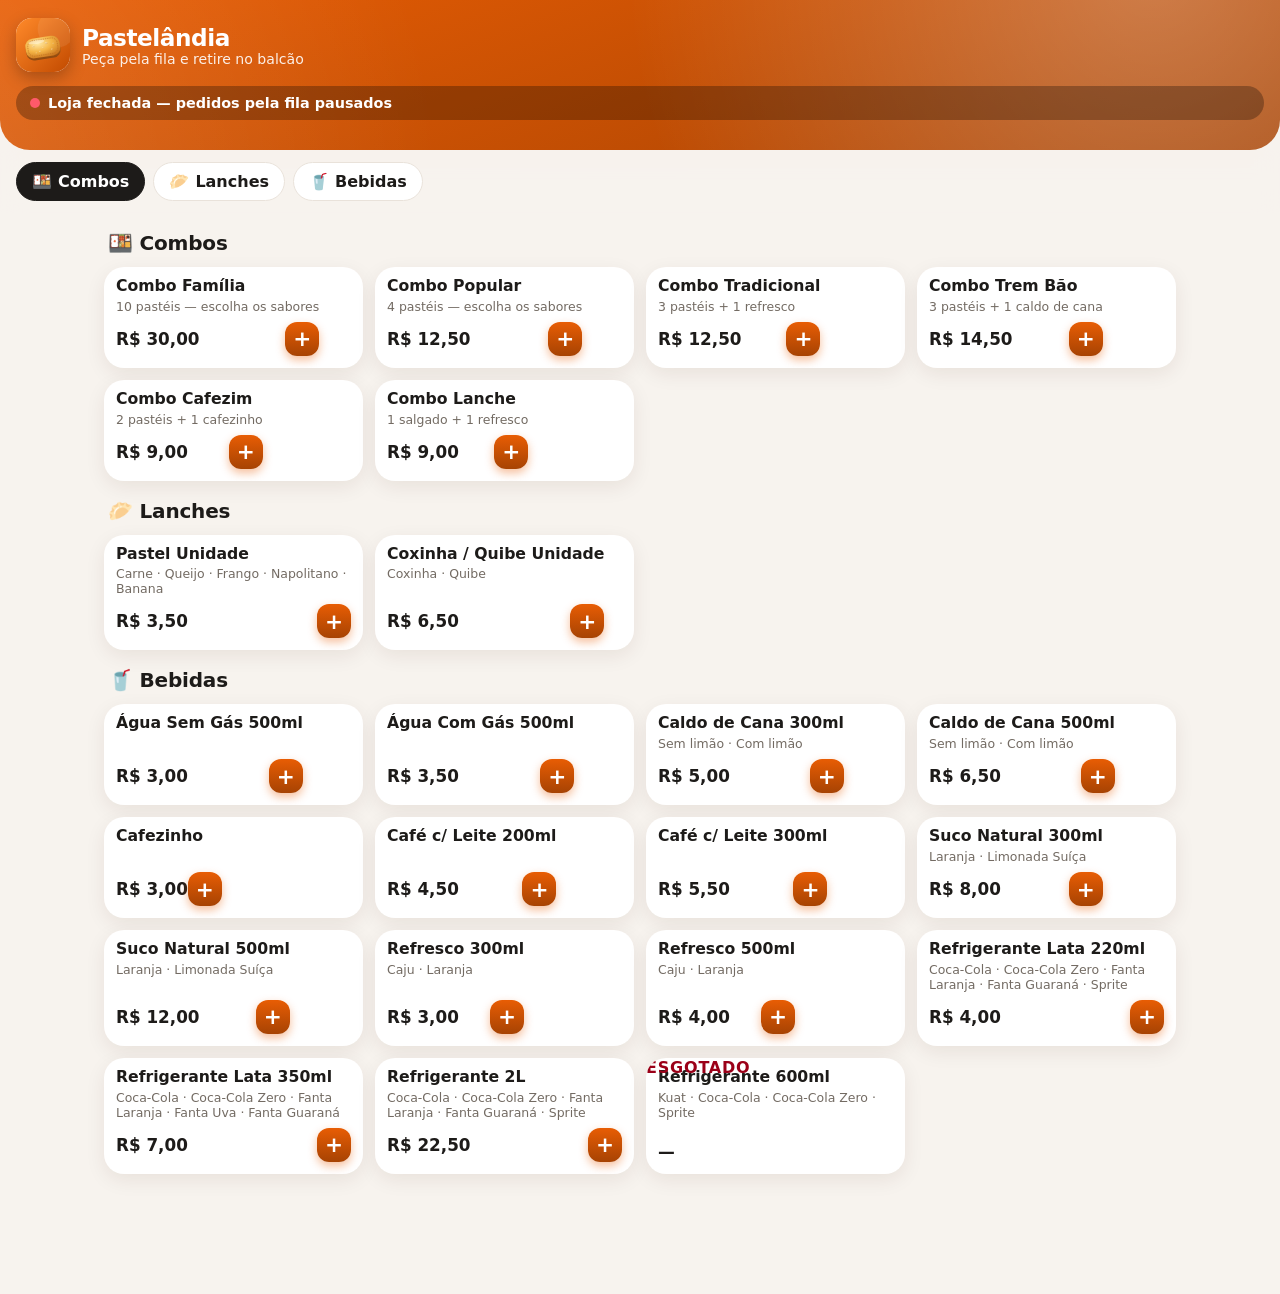
==== commit e3956ae2: "Nome do cliente em pop-up ao enviar e opção com/sem limão no caldo de cana - Remove o campo de nome " ====
--- a/index.html
+++ b/index.html
@@ -29,10 +29,6 @@
         <button id="btn-instalar" class="pilula-instalar" hidden>📲 Instalar</button>
       </div>
       <div id="faixa-loja" class="faixa-loja verificando">Verificando se a loja está aberta…</div>
-      <label class="campo-nome">
-        <span>👋 Seu nome</span>
-        <input id="nome-cliente" type="text" maxlength="40" autocomplete="given-name" placeholder="Como podemos te chamar?" />
-      </label>
     </header>
 
     <!-- Abas de categorias (grudam no topo ao rolar) -->
@@ -99,6 +95,19 @@
     </div>
   </div>
 
+  <!-- ===================== NOME DO CLIENTE (aparece ao tocar em Enviar Pedido) ===================== -->
+  <div id="modal-nome" class="modal modal-centro" hidden>
+    <form id="form-nome" class="folha cartao-nome" autocomplete="on">
+      <div class="emoji-grande">👋</div>
+      <h2>Qual é o seu nome?</h2>
+      <p class="sub">É por ele que vamos chamar você no balcão.</p>
+      <input id="nome-cliente" name="given-name" type="text" maxlength="40" autocomplete="given-name" enterkeyhint="send" placeholder="Digite seu nome" />
+      <p id="erro-nome" class="erro" hidden></p>
+      <button id="btn-confirmar-nome" type="submit" class="btn primario grande">Enviar Pedido</button>
+      <button type="button" class="btn secundario grande" id="btn-voltar-nome">Voltar</button>
+    </form>
+  </div>
+
   <!-- ===================== COMANDA DIGITAL ===================== -->
   <div id="tela-comanda" hidden>
     <div class="comanda">
--- a/style.css
+++ b/style.css
@@ -313,6 +313,19 @@
 .pagamentos input:checked + span { border-color: var(--cor); background: var(--cor-clara); color: var(--cor-escura); transform: translateY(-2px); }
 #campo-troco label { display: block; font-size: 0.9rem; margin-bottom: 6px; }
 .erro { color: #b00020; font-weight: 700; margin-top: 10px; }
+
+/* ---------- Pop-up do nome ---------- */
+.modal-centro { align-items: center; padding: 16px; }
+.cartao-nome {
+  border-radius: 26px; max-width: 420px; padding: 26px 22px 20px; gap: 10px; text-align: center;
+  animation: surgir 0.28s cubic-bezier(0.2, 0.9, 0.3, 1.2);
+}
+@keyframes surgir { from { transform: scale(0.85); opacity: 0; } }
+.cartao-nome .emoji-grande { font-size: 3rem; line-height: 1; animation: acenar 1.2s ease-in-out 2; transform-origin: 70% 80%; }
+@keyframes acenar { 25% { transform: rotate(18deg); } 75% { transform: rotate(-12deg); } }
+.cartao-nome h2 { font-size: 1.5rem; }
+.cartao-nome input { text-align: center; font-size: 1.3rem; font-weight: 700; padding: 15px; margin-top: 6px; border-width: 2px; }
+.cartao-nome .erro { margin: 0; }
 
 /* ---------- Comanda digital ---------- */
 #tela-comanda {
